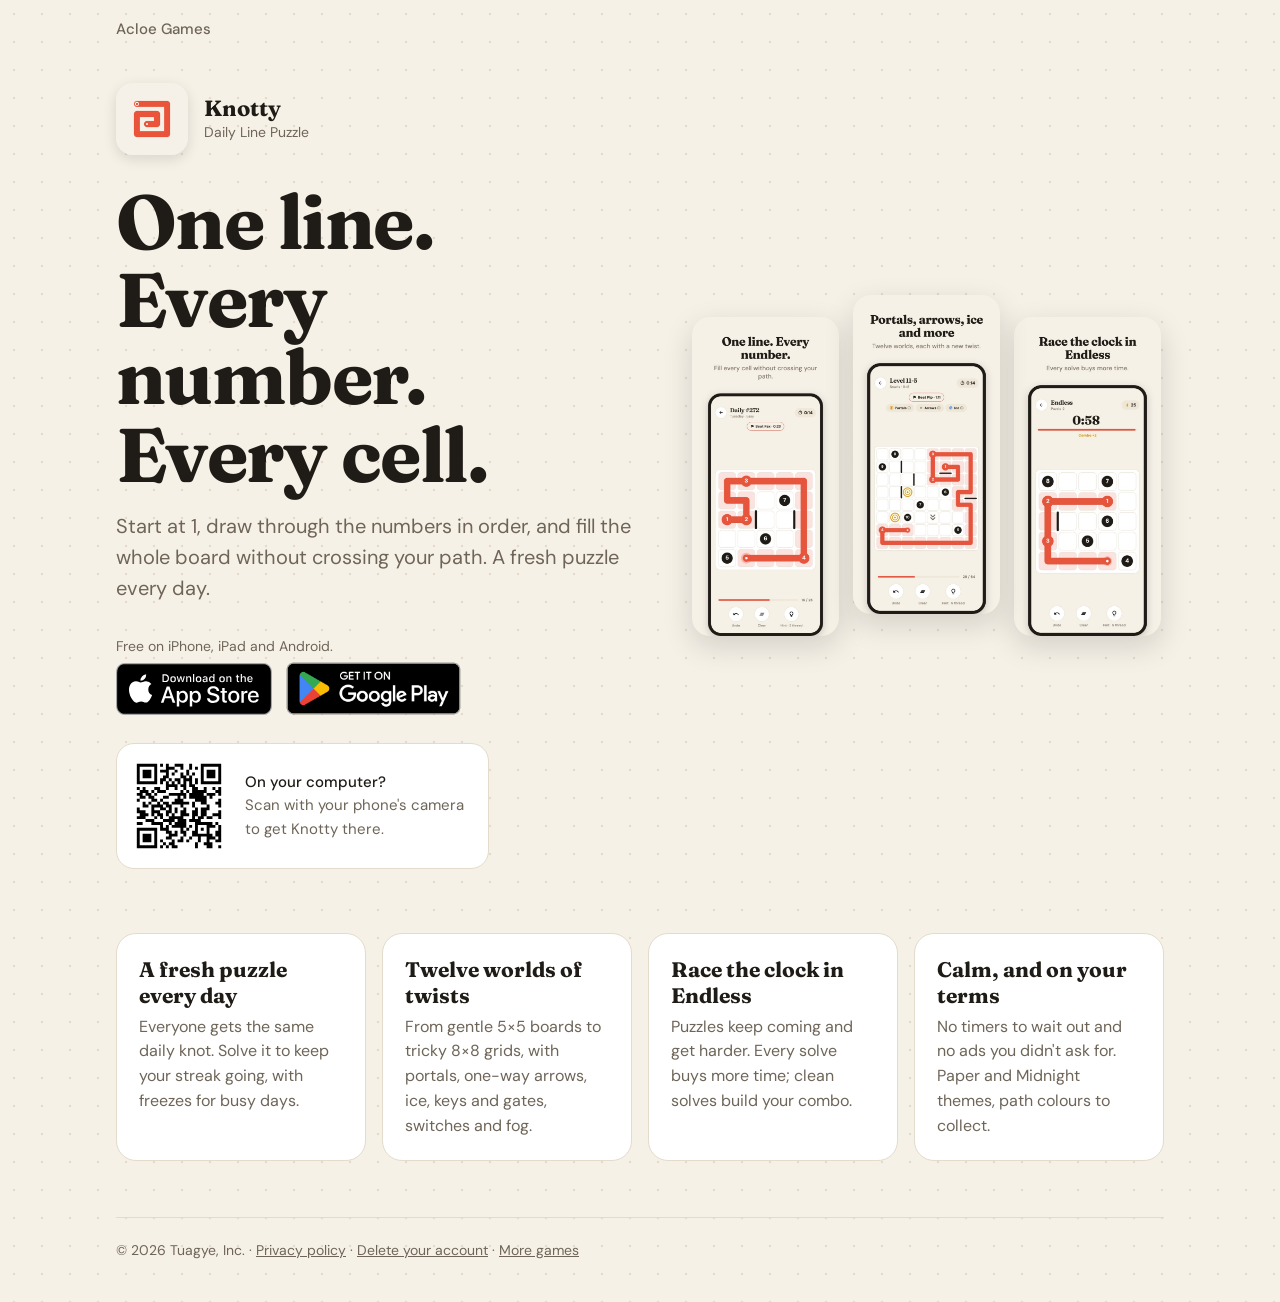
==== knotty/index.html @ 24d24b33 "Update site" ====
<!doctype html>
<html lang="en">
<head>
  <meta charset="utf-8">
  <meta name="viewport" content="width=device-width, initial-scale=1, viewport-fit=cover">
  <title>Knotty: Daily Line Puzzle · Free on iPhone, iPad and Android</title>
  <meta name="description" content="Draw one line through every number and fill the grid. Knotty is a calm, clever path puzzle with a fresh puzzle every day, twelve worlds and an Endless mode. Free on the App Store and Google Play.">
  <link rel="canonical" href="https://games.acloe.com/knotty/">
  <meta name="theme-color" content="#F6F1E7" media="(prefers-color-scheme: light)">
  <meta name="theme-color" content="#121212" media="(prefers-color-scheme: dark)">
  <!-- Safari on iPhone and iPad shows its own "Open / Get" banner. -->
  <meta name="apple-itunes-app" content="app-id=6817938278">
  <link rel="icon" type="image/png" href="assets/favicon.png">
  <link rel="apple-touch-icon" href="assets/apple-touch-icon.png">

  <meta property="og:type" content="website">
  <meta property="og:site_name" content="Acloe Games">
  <meta property="og:title" content="Knotty: Daily Line Puzzle">
  <meta property="og:description" content="One line. Every number. Every cell. A fresh puzzle every day, free on iPhone, iPad and Android.">
  <meta property="og:url" content="https://games.acloe.com/knotty/">
  <meta property="og:image" content="https://games.acloe.com/knotty/assets/og.jpg">
  <meta property="og:image:width" content="1200">
  <meta property="og:image:height" content="630">
  <meta property="og:image:alt" content="Three Knotty puzzle boards with a line drawn through the numbers">
  <meta name="twitter:card" content="summary_large_image">

  <script type="application/ld+json">
  {
    "@context": "https://schema.org",
    "@type": "MobileApplication",
    "name": "Knotty: Daily Line Puzzle",
    "alternateName": "Knotty",
    "description": "Draw one line through every number and fill the grid. A calm, clever path puzzle with a fresh puzzle every day, twelve worlds of special tiles and an Endless mode.",
    "url": "https://games.acloe.com/knotty/",
    "image": "https://games.acloe.com/knotty/assets/og.jpg",
    "applicationCategory": "GameApplication",
    "applicationSubCategory": "Puzzle",
    "genre": "Puzzle",
    "operatingSystem": "iOS 15 or later, Android",
    "installUrl": "https://apps.apple.com/app/id6817938278",
    "downloadUrl": [
      "https://apps.apple.com/app/id6817938278",
      "https://play.google.com/store/apps/details?id=com.knotty"
    ],
    "sameAs": [
      "https://apps.apple.com/app/id6817938278",
      "https://play.google.com/store/apps/details?id=com.knotty"
    ],
    "screenshot": [
      "https://games.acloe.com/knotty/assets/shot-1.jpg",
      "https://games.acloe.com/knotty/assets/shot-2.jpg",
      "https://games.acloe.com/knotty/assets/shot-3.jpg"
    ],
    "contentRating": "13+",
    "offers": { "@type": "Offer", "price": "0", "priceCurrency": "USD" },
    "author": { "@type": "Organization", "name": "Acloe Games", "url": "https://games.acloe.com/" }
  }
  </script>

  <style>
    @font-face { font-family: Fraunces; font-weight: 700; font-display: swap; src: url(assets/Fraunces-Bold.ttf) format("truetype"); }
    @font-face { font-family: "DM Sans"; font-weight: 400; font-display: swap; src: url(assets/DMSans-Regular.ttf) format("truetype"); }
    @font-face { font-family: "DM Sans"; font-weight: 500; font-display: swap; src: url(assets/DMSans-Medium.ttf) format("truetype"); }

    :root {
      --bg: #F6F1E7; --surface: #FFFFFF; --line: #E3DBCB; --ink: #1F1B16;
      --muted: #6E6558; --accent: #E8553D; --on-accent: #FFFFFF;
      color-scheme: light dark;
    }
    @media (prefers-color-scheme: dark) {
      :root:not([data-theme="light"]) {
        --bg: #121212; --surface: #1C1C1C; --line: #2E2E2E; --ink: #EDEDED;
        --muted: #A0A0A0; --accent: #C6F432; --on-accent: #121212;
      }
    }
    :root[data-theme="dark"] {
      --bg: #121212; --surface: #1C1C1C; --line: #2E2E2E; --ink: #EDEDED;
      --muted: #A0A0A0; --accent: #C6F432; --on-accent: #121212;
    }

    * { box-sizing: border-box; }
    html { -webkit-text-size-adjust: 100%; }
    body {
      margin: 0; background: var(--bg); color: var(--ink);
      font: 400 17px/1.55 "DM Sans", system-ui, -apple-system, "Segoe UI", sans-serif;
      background-image: radial-gradient(var(--line) 1.4px, transparent 1.6px);
      background-size: 28px 28px;
    }
    a { color: inherit; }
    .wrap { max-width: 1080px; margin: 0 auto; padding: 0 16px; }

    header.bar { display: flex; align-items: center; justify-content: space-between; padding: 18px 0; }
    header.bar a { text-decoration: none; color: var(--muted); font-weight: 500; font-size: 15px; }

    .hero {
      display: grid; grid-template-columns: 1.05fr 0.95fr; gap: 48px;
      align-items: center; padding: 24px 0 56px;
    }
    .app { display: flex; align-items: center; gap: 16px; margin-bottom: 28px; }
    .app img { width: 72px; height: 72px; border-radius: 17px; box-shadow: 0 4px 14px rgb(0 0 0 / .12); }
    .app .name { font: 700 22px/1.2 Fraunces, Georgia, serif; }
    .app .by { color: var(--muted); font-size: 14px; }
    h1 {
      font: 700 clamp(44px, 7vw, 76px)/1.02 Fraunces, Georgia, serif;
      letter-spacing: -0.02em; margin: 0 0 18px;
    }
    .lede { font-size: 20px; color: var(--muted); margin: 0 0 32px; max-width: 30em; }

    .install {
      display: inline-flex; align-items: center; justify-content: center; gap: 10px;
      min-height: 60px; padding: 0 34px; border-radius: 999px;
      background: var(--accent); color: var(--on-accent);
      font: 500 20px/1 "DM Sans", system-ui, sans-serif; text-decoration: none;
      box-shadow: 0 6px 18px rgb(232 85 61 / .28);
      transition: transform .15s ease;
    }
    .install:hover { transform: translateY(-1px); }
    .install:focus-visible { outline: 3px solid var(--ink); outline-offset: 3px; }
    .free { color: var(--muted); font-size: 14px; margin: 12px 0 0; }

    .badges { display: flex; flex-wrap: wrap; align-items: center; gap: 12px; margin-top: 28px; }
    .badges a { display: block; line-height: 0; }
    .badges img { height: 52px; width: auto; }
    .badges .play img { height: 77px; margin: -12px -10px; } /* Google's badge has built-in padding */

    .shots { display: flex; gap: 14px; justify-content: center; }
    .shots img {
      width: 31%; height: auto; border-radius: 18px; background: var(--surface);
      box-shadow: 0 10px 30px rgb(0 0 0 / .14);
    }
    .shots img:nth-child(2) { transform: translateY(-22px); }

    .qr {
      display: none; align-items: center; gap: 18px; margin-top: 28px;
      padding: 14px 18px 14px 14px; border-radius: 18px; background: var(--surface);
      border: 1px solid var(--line); width: fit-content;
    }
    .qr img { width: 96px; height: 96px; background: #fff; border-radius: 8px; }
    .qr p { margin: 0; font-size: 15px; color: var(--muted); max-width: 15em; }
    .qr strong { color: var(--ink); font-weight: 500; display: block; }
    body.desktop .qr { display: flex; }
    body.desktop .install { display: none; }
    body.desktop .badges { margin-top: 4px; }

    .features {
      display: grid; grid-template-columns: repeat(auto-fit, minmax(230px, 1fr)); gap: 16px;
      padding: 8px 0 56px;
    }
    .feature { background: var(--surface); border: 1px solid var(--line); border-radius: 20px; padding: 22px; }
    .feature h2 { font: 700 21px/1.25 Fraunces, Georgia, serif; margin: 0 0 6px; }
    .feature p { margin: 0; color: var(--muted); font-size: 16px; }

    footer { border-top: 1px solid var(--line); padding: 22px 0 40px; color: var(--muted); font-size: 14px; }
    footer a { color: var(--muted); }

    @media (max-width: 820px) {
      .hero { grid-template-columns: 1fr; gap: 36px; padding-top: 8px; text-align: left; }
      .install { width: 100%; }
      .shots img:nth-child(2) { transform: none; }
    }
    @media (prefers-reduced-motion: reduce) { .install { transition: none; } }
  </style>
</head>
<body>
<div class="wrap">
  <header class="bar">
    <a href="/">Acloe Games</a>
  </header>

  <main>
    <section class="hero">
      <div>
        <div class="app">
          <img src="assets/icon.png" alt="Knotty app icon" width="72" height="72">
          <div>
            <div class="name">Knotty</div>
            <div class="by">Daily Line Puzzle</div>
          </div>
        </div>
        <h1>One line. Every number. Every cell.</h1>
        <p class="lede">Start at 1, draw through the numbers in order, and fill the whole board without crossing your path. A fresh puzzle every day.</p>

        <!-- Goes to the right store for this device; the badges below are for everyone else. -->
        <a class="install" id="install" href="get/">Install free</a>
        <p class="free" id="free">Free on iPhone, iPad and Android.</p>

        <div class="badges">
          <a class="apple" href="https://apps.apple.com/app/id6817938278" aria-label="Download Knotty on the App Store">
            <img src="assets/badge-app-store.svg" alt="Download on the App Store" width="156" height="52">
          </a>
          <a class="play" href="https://play.google.com/store/apps/details?id=com.knotty&amp;referrer=utm_source%3Dgames.acloe.com%26utm_medium%3Dweb%26utm_campaign%3Dknotty_page" aria-label="Get Knotty on Google Play">
            <img src="assets/badge-google-play.png" alt="Get it on Google Play" width="198" height="77">
          </a>
        </div>

        <div class="qr">
          <img src="assets/qr.svg" alt="QR code for games.acloe.com/knotty/get" width="96" height="96">
          <p><strong>On your computer?</strong>Scan with your phone's camera to get Knotty there.</p>
        </div>
      </div>

      <div class="shots" aria-label="Screenshots">
        <img src="assets/shot-1.jpg" alt="Drawing one line through numbered cells on a 5 by 5 board" width="554" height="1200">
        <img src="assets/shot-2.jpg" alt="A board with portals, arrows and ice tiles" width="554" height="1200" loading="lazy">
        <img src="assets/shot-3.jpg" alt="Endless mode racing the clock" width="554" height="1200" loading="lazy">
      </div>
    </section>

    <section class="features" aria-label="What's in Knotty">
      <div class="feature">
        <h2>A fresh puzzle every day</h2>
        <p>Everyone gets the same daily knot. Solve it to keep your streak going, with freezes for busy days.</p>
      </div>
      <div class="feature">
        <h2>Twelve worlds of twists</h2>
        <p>From gentle 5×5 boards to tricky 8×8 grids, with portals, one-way arrows, ice, keys and gates, switches and fog.</p>
      </div>
      <div class="feature">
        <h2>Race the clock in Endless</h2>
        <p>Puzzles keep coming and get harder. Every solve buys more time; clean solves build your combo.</p>
      </div>
      <div class="feature">
        <h2>Calm, and on your terms</h2>
        <p>No timers to wait out and no ads you didn't ask for. Paper and Midnight themes, path colours to collect.</p>
      </div>
    </section>
  </main>

  <footer>
    © 2026 Tuagye, Inc. ·
    <a href="https://knottygame.github.io/privacy.html">Privacy policy</a> ·
    <a href="https://knottygame.github.io/delete-account.html">Delete your account</a> ·
    <a href="/">More games</a>
  </footer>
</div>

<script>
  // Point the Install button straight at this device's store. Search engines
  // and everyone else see the same page; nothing redirects on its own here.
  (function () {
    var ua = navigator.userAgent || "";
    var android = /Android/i.test(ua);
    // iPads ask for desktop sites and say "Macintosh"; touch gives them away.
    var ios = !android && (/iPhone|iPad|iPod/.test(ua) ||
      (/Macintosh/.test(ua) && navigator.maxTouchPoints > 1));
    var btn = document.getElementById("install");
    var free = document.getElementById("free");
    if (ios) {
      btn.href = "https://apps.apple.com/app/id6817938278";
      free.textContent = "Free on the App Store.";
    } else if (android) {
      btn.href = "https://play.google.com/store/apps/details?id=com.knotty&referrer=utm_source%3Dgames.acloe.com%26utm_medium%3Dweb%26utm_campaign%3Dknotty_page";
      free.textContent = "Free on Google Play.";
    } else {
      // A computer: show both stores and the QR code instead.
      document.body.classList.add("desktop");
    }
  })();
</script>
</body>
</html>
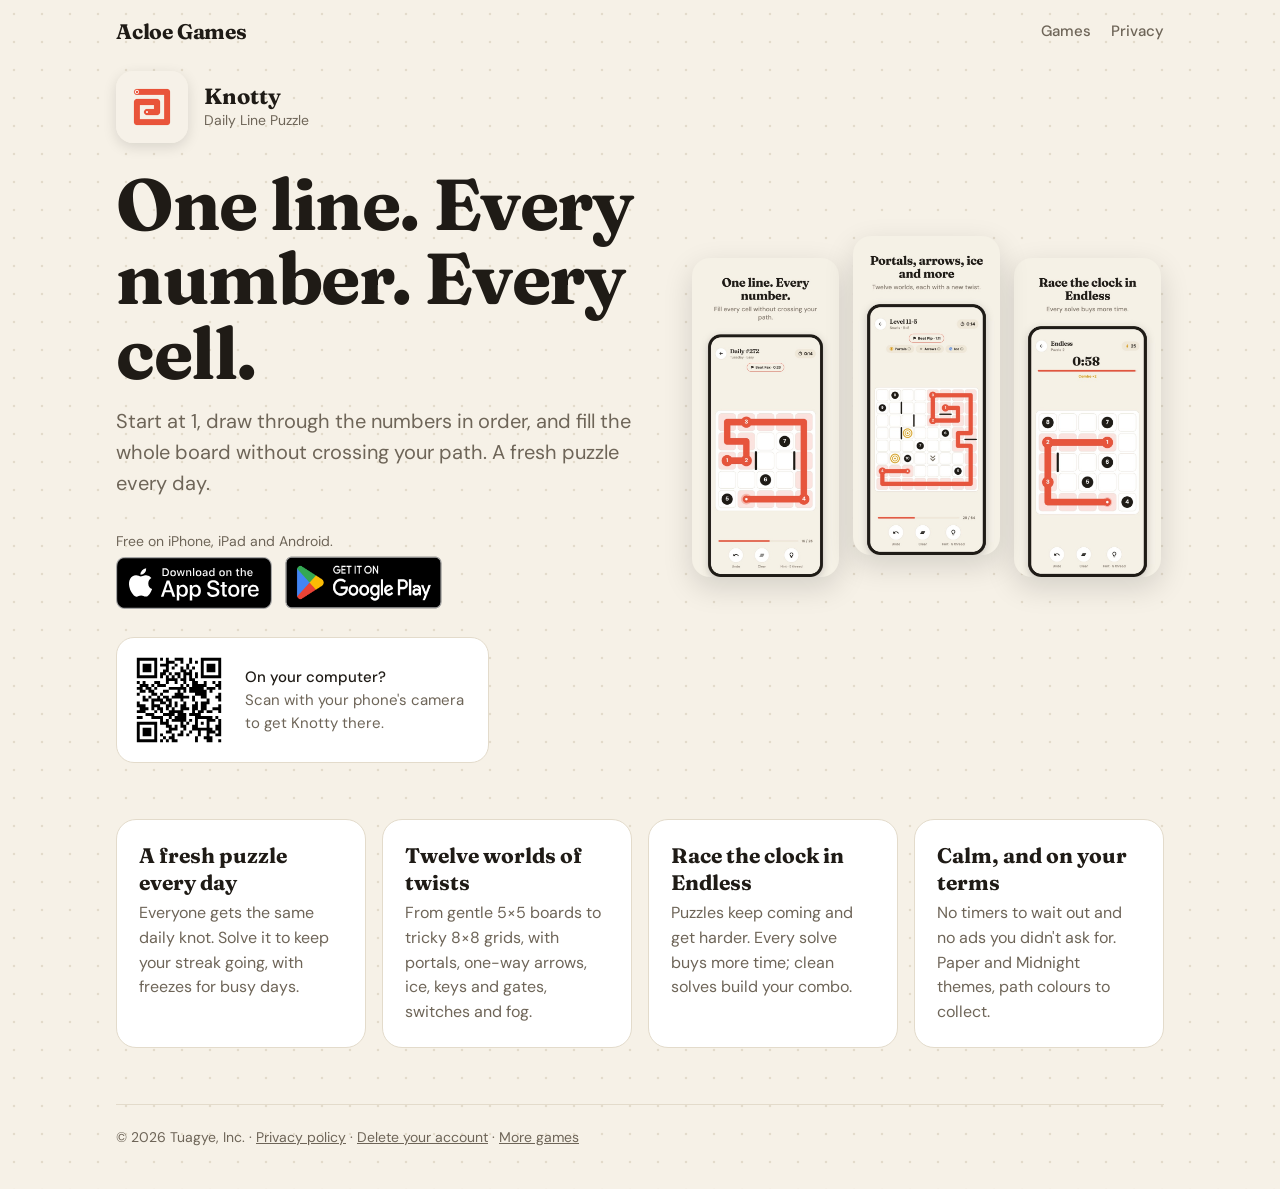
==== commit 4d77aaac: "Update site" ====
--- a/knotty/index.html
+++ b/knotty/index.html
@@ -57,114 +57,13 @@
   }
   </script>
 
-  <style>
-    @font-face { font-family: Fraunces; font-weight: 700; font-display: swap; src: url(assets/Fraunces-Bold.ttf) format("truetype"); }
-    @font-face { font-family: "DM Sans"; font-weight: 400; font-display: swap; src: url(assets/DMSans-Regular.ttf) format("truetype"); }
-    @font-face { font-family: "DM Sans"; font-weight: 500; font-display: swap; src: url(assets/DMSans-Medium.ttf) format("truetype"); }
-
-    :root {
-      --bg: #F6F1E7; --surface: #FFFFFF; --line: #E3DBCB; --ink: #1F1B16;
-      --muted: #6E6558; --accent: #E8553D; --on-accent: #FFFFFF;
-      color-scheme: light dark;
-    }
-    @media (prefers-color-scheme: dark) {
-      :root:not([data-theme="light"]) {
-        --bg: #121212; --surface: #1C1C1C; --line: #2E2E2E; --ink: #EDEDED;
-        --muted: #A0A0A0; --accent: #C6F432; --on-accent: #121212;
-      }
-    }
-    :root[data-theme="dark"] {
-      --bg: #121212; --surface: #1C1C1C; --line: #2E2E2E; --ink: #EDEDED;
-      --muted: #A0A0A0; --accent: #C6F432; --on-accent: #121212;
-    }
-
-    * { box-sizing: border-box; }
-    html { -webkit-text-size-adjust: 100%; }
-    body {
-      margin: 0; background: var(--bg); color: var(--ink);
-      font: 400 17px/1.55 "DM Sans", system-ui, -apple-system, "Segoe UI", sans-serif;
-      background-image: radial-gradient(var(--line) 1.4px, transparent 1.6px);
-      background-size: 28px 28px;
-    }
-    a { color: inherit; }
-    .wrap { max-width: 1080px; margin: 0 auto; padding: 0 16px; }
-
-    header.bar { display: flex; align-items: center; justify-content: space-between; padding: 18px 0; }
-    header.bar a { text-decoration: none; color: var(--muted); font-weight: 500; font-size: 15px; }
-
-    .hero {
-      display: grid; grid-template-columns: 1.05fr 0.95fr; gap: 48px;
-      align-items: center; padding: 24px 0 56px;
-    }
-    .app { display: flex; align-items: center; gap: 16px; margin-bottom: 28px; }
-    .app img { width: 72px; height: 72px; border-radius: 17px; box-shadow: 0 4px 14px rgb(0 0 0 / .12); }
-    .app .name { font: 700 22px/1.2 Fraunces, Georgia, serif; }
-    .app .by { color: var(--muted); font-size: 14px; }
-    h1 {
-      font: 700 clamp(44px, 7vw, 76px)/1.02 Fraunces, Georgia, serif;
-      letter-spacing: -0.02em; margin: 0 0 18px;
-    }
-    .lede { font-size: 20px; color: var(--muted); margin: 0 0 32px; max-width: 30em; }
-
-    .install {
-      display: inline-flex; align-items: center; justify-content: center; gap: 10px;
-      min-height: 60px; padding: 0 34px; border-radius: 999px;
-      background: var(--accent); color: var(--on-accent);
-      font: 500 20px/1 "DM Sans", system-ui, sans-serif; text-decoration: none;
-      box-shadow: 0 6px 18px rgb(232 85 61 / .28);
-      transition: transform .15s ease;
-    }
-    .install:hover { transform: translateY(-1px); }
-    .install:focus-visible { outline: 3px solid var(--ink); outline-offset: 3px; }
-    .free { color: var(--muted); font-size: 14px; margin: 12px 0 0; }
-
-    .badges { display: flex; flex-wrap: wrap; align-items: center; gap: 12px; margin-top: 28px; }
-    .badges a { display: block; line-height: 0; }
-    .badges img { height: 52px; width: auto; }
-    .badges .play img { height: 77px; margin: -12px -10px; } /* Google's badge has built-in padding */
-
-    .shots { display: flex; gap: 14px; justify-content: center; }
-    .shots img {
-      width: 31%; height: auto; border-radius: 18px; background: var(--surface);
-      box-shadow: 0 10px 30px rgb(0 0 0 / .14);
-    }
-    .shots img:nth-child(2) { transform: translateY(-22px); }
-
-    .qr {
-      display: none; align-items: center; gap: 18px; margin-top: 28px;
-      padding: 14px 18px 14px 14px; border-radius: 18px; background: var(--surface);
-      border: 1px solid var(--line); width: fit-content;
-    }
-    .qr img { width: 96px; height: 96px; background: #fff; border-radius: 8px; }
-    .qr p { margin: 0; font-size: 15px; color: var(--muted); max-width: 15em; }
-    .qr strong { color: var(--ink); font-weight: 500; display: block; }
-    body.desktop .qr { display: flex; }
-    body.desktop .install { display: none; }
-    body.desktop .badges { margin-top: 4px; }
-
-    .features {
-      display: grid; grid-template-columns: repeat(auto-fit, minmax(230px, 1fr)); gap: 16px;
-      padding: 8px 0 56px;
-    }
-    .feature { background: var(--surface); border: 1px solid var(--line); border-radius: 20px; padding: 22px; }
-    .feature h2 { font: 700 21px/1.25 Fraunces, Georgia, serif; margin: 0 0 6px; }
-    .feature p { margin: 0; color: var(--muted); font-size: 16px; }
-
-    footer { border-top: 1px solid var(--line); padding: 22px 0 40px; color: var(--muted); font-size: 14px; }
-    footer a { color: var(--muted); }
-
-    @media (max-width: 820px) {
-      .hero { grid-template-columns: 1fr; gap: 36px; padding-top: 8px; text-align: left; }
-      .install { width: 100%; }
-      .shots img:nth-child(2) { transform: none; }
-    }
-    @media (prefers-reduced-motion: reduce) { .install { transition: none; } }
-  </style>
+  <link rel="stylesheet" href="/style.css">
 </head>
 <body>
 <div class="wrap">
   <header class="bar">
-    <a href="/">Acloe Games</a>
+    <a class="brand" href="/">Acloe Games</a>
+    <nav class="nav"><a href="/">Games</a><a href="https://knottygame.github.io/privacy.html">Privacy</a></nav>
   </header>
 
   <main>
@@ -207,20 +106,20 @@
     </section>
 
     <section class="features" aria-label="What's in Knotty">
-      <div class="feature">
-        <h2>A fresh puzzle every day</h2>
+      <div class="card">
+        <h3>A fresh puzzle every day</h3>
         <p>Everyone gets the same daily knot. Solve it to keep your streak going, with freezes for busy days.</p>
       </div>
-      <div class="feature">
-        <h2>Twelve worlds of twists</h2>
+      <div class="card">
+        <h3>Twelve worlds of twists</h3>
         <p>From gentle 5×5 boards to tricky 8×8 grids, with portals, one-way arrows, ice, keys and gates, switches and fog.</p>
       </div>
-      <div class="feature">
-        <h2>Race the clock in Endless</h2>
+      <div class="card">
+        <h3>Race the clock in Endless</h3>
         <p>Puzzles keep coming and get harder. Every solve buys more time; clean solves build your combo.</p>
       </div>
-      <div class="feature">
-        <h2>Calm, and on your terms</h2>
+      <div class="card">
+        <h3>Calm, and on your terms</h3>
         <p>No timers to wait out and no ads you didn't ask for. Paper and Midnight themes, path colours to collect.</p>
       </div>
     </section>
--- a/style.css
+++ b/style.css
@@ -0,0 +1,129 @@
+/* Acloe Games: one look for every page (studio home, game pages, policies).
+   Paper and ink with a tomato accent, Fraunces headings, DM Sans text. */
+
+@font-face { font-family: Fraunces; font-weight: 700; font-display: swap; src: url(/assets/fonts/Fraunces-Bold.ttf) format("truetype"); }
+@font-face { font-family: "DM Sans"; font-weight: 400; font-display: swap; src: url(/assets/fonts/DMSans-Regular.ttf) format("truetype"); }
+@font-face { font-family: "DM Sans"; font-weight: 500; font-display: swap; src: url(/assets/fonts/DMSans-Medium.ttf) format("truetype"); }
+@font-face { font-family: "DM Sans"; font-weight: 700; font-display: swap; src: url(/assets/fonts/DMSans-Bold.ttf) format("truetype"); }
+
+:root {
+  --bg: #F6F1E7; --surface: #FFFFFF; --line: #E3DBCB; --ink: #1F1B16;
+  --muted: #6E6558; --accent: #E8553D; --on-accent: #FFFFFF; --link: #C2402B;
+  --radius: 20px;
+  --display: Fraunces, Georgia, "Times New Roman", serif;
+  --text: "DM Sans", system-ui, -apple-system, "Segoe UI", sans-serif;
+  color-scheme: light dark;
+}
+@media (prefers-color-scheme: dark) {
+  :root:not([data-theme="light"]) {
+    --bg: #121212; --surface: #1C1C1C; --line: #2E2E2E; --ink: #EDEDED;
+    --muted: #A0A0A0; --accent: #F2694F; --on-accent: #121212; --link: #FF8A70;
+  }
+}
+:root[data-theme="dark"] {
+  --bg: #121212; --surface: #1C1C1C; --line: #2E2E2E; --ink: #EDEDED;
+  --muted: #A0A0A0; --accent: #F2694F; --on-accent: #121212; --link: #FF8A70;
+}
+
+* { box-sizing: border-box; }
+html { -webkit-text-size-adjust: 100%; }
+body {
+  margin: 0; background-color: var(--bg); color: var(--ink);
+  font: 400 17px/1.55 var(--text);
+  background-image: radial-gradient(var(--line) 1.4px, transparent 1.6px);
+  background-size: 28px 28px;
+}
+a { color: var(--link); }
+img { max-width: 100%; }
+
+.wrap { max-width: 1080px; margin: 0 auto; padding: 0 16px; }
+.narrow { max-width: 720px; }
+
+/* Header and footer, the same on every page. */
+.bar { display: flex; align-items: center; justify-content: space-between; gap: 16px; padding: 20px 0; }
+.brand { color: var(--ink); text-decoration: none; font: 700 21px/1 var(--display); letter-spacing: -0.01em; }
+.nav { display: flex; gap: 20px; }
+.nav a { color: var(--muted); text-decoration: none; font-weight: 500; font-size: 15px; }
+.nav a:hover, .nav a[aria-current="page"] { color: var(--ink); }
+footer {
+  border-top: 1px solid var(--line); margin-top: 56px; padding: 22px 0 40px;
+  color: var(--muted); font-size: 14px;
+}
+footer a { color: var(--muted); }
+
+/* Type. */
+h1 {
+  font: 700 clamp(40px, 7vw, 72px)/1.03 var(--display);
+  letter-spacing: -0.02em; margin: 24px 0 16px;
+}
+.narrow h1 { font-size: clamp(34px, 6vw, 48px); }
+h2 { font: 700 24px/1.25 var(--display); margin: 36px 0 10px; }
+h3 { font: 700 21px/1.25 var(--display); margin: 0 0 6px; }
+.lede { font-size: 20px; color: var(--muted); margin: 0 0 32px; max-width: 32em; }
+.muted, .updated { color: var(--muted); }
+li { margin: 6px 0; }
+
+.card { background: var(--surface); border: 1px solid var(--line); border-radius: var(--radius); padding: 22px; }
+.card > :first-child { margin-top: 0; }
+.card > :last-child { margin-bottom: 0; }
+
+/* Studio home: the games. */
+.games { display: grid; grid-template-columns: repeat(auto-fit, minmax(min(100%, 400px), 1fr)); gap: 16px; margin: 8px 0 0; }
+.game { display: flex; gap: 18px; align-items: flex-start; color: inherit; text-decoration: none; }
+.game img { width: 76px; height: 76px; border-radius: 18px; flex: none; box-shadow: 0 4px 14px rgb(0 0 0 / .12); }
+.game p { margin: 0; color: var(--muted); font-size: 16px; }
+.game .status { display: inline-block; margin-top: 10px; font-size: 13px; font-weight: 500; color: var(--muted); }
+.game .status.live { color: var(--link); }
+a.game:hover { border-color: var(--muted); }
+
+/* Game pages. */
+.hero { display: grid; grid-template-columns: 1.05fr 0.95fr; gap: 48px; align-items: center; padding: 8px 0 24px; }
+.app { display: flex; align-items: center; gap: 16px; margin-bottom: 8px; }
+.app img { width: 72px; height: 72px; border-radius: 17px; box-shadow: 0 4px 14px rgb(0 0 0 / .12); }
+.app .name { font: 700 22px/1.2 var(--display); }
+.app .by { color: var(--muted); font-size: 14px; }
+
+.install {
+  display: inline-flex; align-items: center; justify-content: center;
+  min-height: 60px; padding: 0 34px; border-radius: 999px;
+  background: var(--accent); color: var(--on-accent);
+  font: 500 20px/1 var(--text); text-decoration: none;
+  box-shadow: 0 6px 18px rgb(232 85 61 / .28); transition: transform .15s ease;
+}
+.install:hover { transform: translateY(-1px); }
+.install:focus-visible { outline: 3px solid var(--ink); outline-offset: 3px; }
+.free { color: var(--muted); font-size: 14px; margin: 12px 0 0; }
+
+.badges { display: flex; flex-wrap: wrap; align-items: center; gap: 12px; margin-top: 28px; }
+.badges a { display: block; line-height: 0; }
+.badges img { height: 52px; width: auto; }
+.badges .play img { height: 77px; margin: -12px -10px; } /* Google's badge has built-in padding */
+
+.shots { display: flex; gap: 14px; justify-content: center; }
+.shots img { width: 31%; height: auto; border-radius: 18px; background: var(--surface); box-shadow: 0 10px 30px rgb(0 0 0 / .14); }
+.shots img:nth-child(2) { transform: translateY(-22px); }
+
+.qr {
+  display: none; align-items: center; gap: 18px; margin-top: 28px;
+  padding: 14px 18px 14px 14px; border-radius: 18px; background: var(--surface);
+  border: 1px solid var(--line); width: fit-content;
+}
+.qr img { width: 96px; height: 96px; background: #fff; border-radius: 8px; }
+.qr p { margin: 0; font-size: 15px; color: var(--muted); max-width: 15em; }
+.qr strong { color: var(--ink); font-weight: 500; display: block; }
+body.desktop .qr { display: flex; }
+body.desktop .install { display: none; }
+body.desktop .badges { margin-top: 4px; }
+
+.features { display: grid; grid-template-columns: repeat(auto-fit, minmax(230px, 1fr)); gap: 16px; padding: 32px 0 0; }
+.features p { margin: 0; color: var(--muted); font-size: 16px; }
+
+@media (max-width: 820px) {
+  .hero { grid-template-columns: 1fr; gap: 36px; }
+  .install { width: 100%; }
+  .shots img:nth-child(2) { transform: none; }
+}
+@media (max-width: 480px) {
+  .nav { gap: 14px; }
+}
+@media (prefers-reduced-motion: reduce) { .install { transition: none; } }
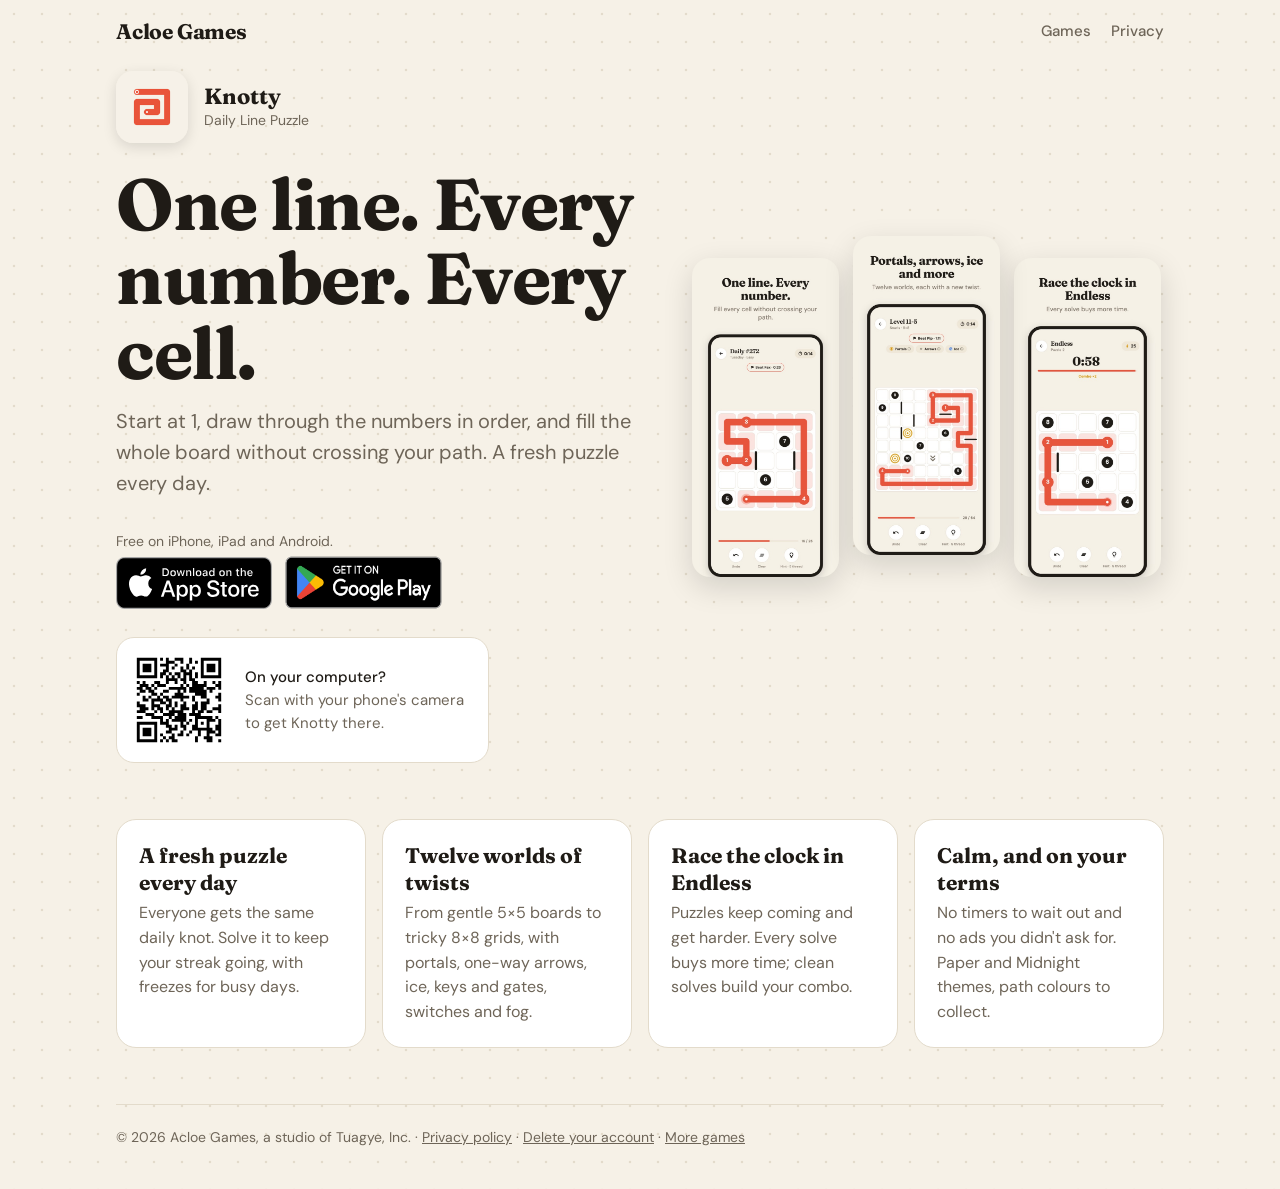
==== commit aee0915b: "Update site" ====
--- a/knotty/index.html
+++ b/knotty/index.html
@@ -23,6 +23,9 @@
   <meta property="og:image:height" content="630">
   <meta property="og:image:alt" content="Three Knotty puzzle boards with a line drawn through the numbers">
   <meta name="twitter:card" content="summary_large_image">
+  <meta name="twitter:title" content="Knotty: Daily Line Puzzle">
+  <meta name="twitter:description" content="One line. Every number. Every cell. A fresh puzzle every day, free on iPhone, iPad and Android.">
+  <meta name="twitter:image" content="https://games.acloe.com/knotty/assets/og.jpg">
 
   <script type="application/ld+json">
   {
@@ -53,17 +56,18 @@
     ],
     "contentRating": "13+",
     "offers": { "@type": "Offer", "price": "0", "priceCurrency": "USD" },
-    "author": { "@type": "Organization", "name": "Acloe Games", "url": "https://games.acloe.com/" }
+    "author": { "@type": "Organization", "name": "Acloe Games", "url": "https://games.acloe.com/" },
+    "publisher": { "@type": "Organization", "name": "Tuagye, Inc." }
   }
   </script>
 
-  <link rel="stylesheet" href="/style.css">
+  <link rel="stylesheet" href="/style.css?v=2">
 </head>
 <body>
 <div class="wrap">
   <header class="bar">
     <a class="brand" href="/">Acloe Games</a>
-    <nav class="nav"><a href="/">Games</a><a href="https://knottygame.github.io/privacy.html">Privacy</a></nav>
+    <nav class="nav"><a href="/">Games</a><a href="/knotty/privacy.html">Privacy</a></nav>
   </header>
 
   <main>
@@ -80,14 +84,14 @@
         <p class="lede">Start at 1, draw through the numbers in order, and fill the whole board without crossing your path. A fresh puzzle every day.</p>
 
         <!-- Goes to the right store for this device; the badges below are for everyone else. -->
-        <a class="install" id="install" href="get/">Install free</a>
+        <a class="install" id="install" href="get/" target="_blank" rel="noopener">Install free</a>
         <p class="free" id="free">Free on iPhone, iPad and Android.</p>
 
         <div class="badges">
-          <a class="apple" href="https://apps.apple.com/app/id6817938278" aria-label="Download Knotty on the App Store">
+          <a class="apple" href="https://apps.apple.com/app/id6817938278" target="_blank" rel="noopener" aria-label="Download Knotty on the App Store">
             <img src="assets/badge-app-store.svg" alt="Download on the App Store" width="156" height="52">
           </a>
-          <a class="play" href="https://play.google.com/store/apps/details?id=com.knotty&amp;referrer=utm_source%3Dgames.acloe.com%26utm_medium%3Dweb%26utm_campaign%3Dknotty_page" aria-label="Get Knotty on Google Play">
+          <a class="play" target="_blank" rel="noopener" href="https://play.google.com/store/apps/details?id=com.knotty&amp;referrer=utm_source%3Dgames.acloe.com%26utm_medium%3Dweb%26utm_campaign%3Dknotty_page" aria-label="Get Knotty on Google Play">
             <img src="assets/badge-google-play.png" alt="Get it on Google Play" width="198" height="77">
           </a>
         </div>
@@ -126,9 +130,9 @@
   </main>
 
   <footer>
-    © 2026 Tuagye, Inc. ·
-    <a href="https://knottygame.github.io/privacy.html">Privacy policy</a> ·
-    <a href="https://knottygame.github.io/delete-account.html">Delete your account</a> ·
+    © 2026 Acloe Games, a studio of Tuagye, Inc. ·
+    <a href="/knotty/privacy.html">Privacy policy</a> ·
+    <a href="/knotty/delete-account.html">Delete your account</a> ·
     <a href="/">More games</a>
   </footer>
 </div>
